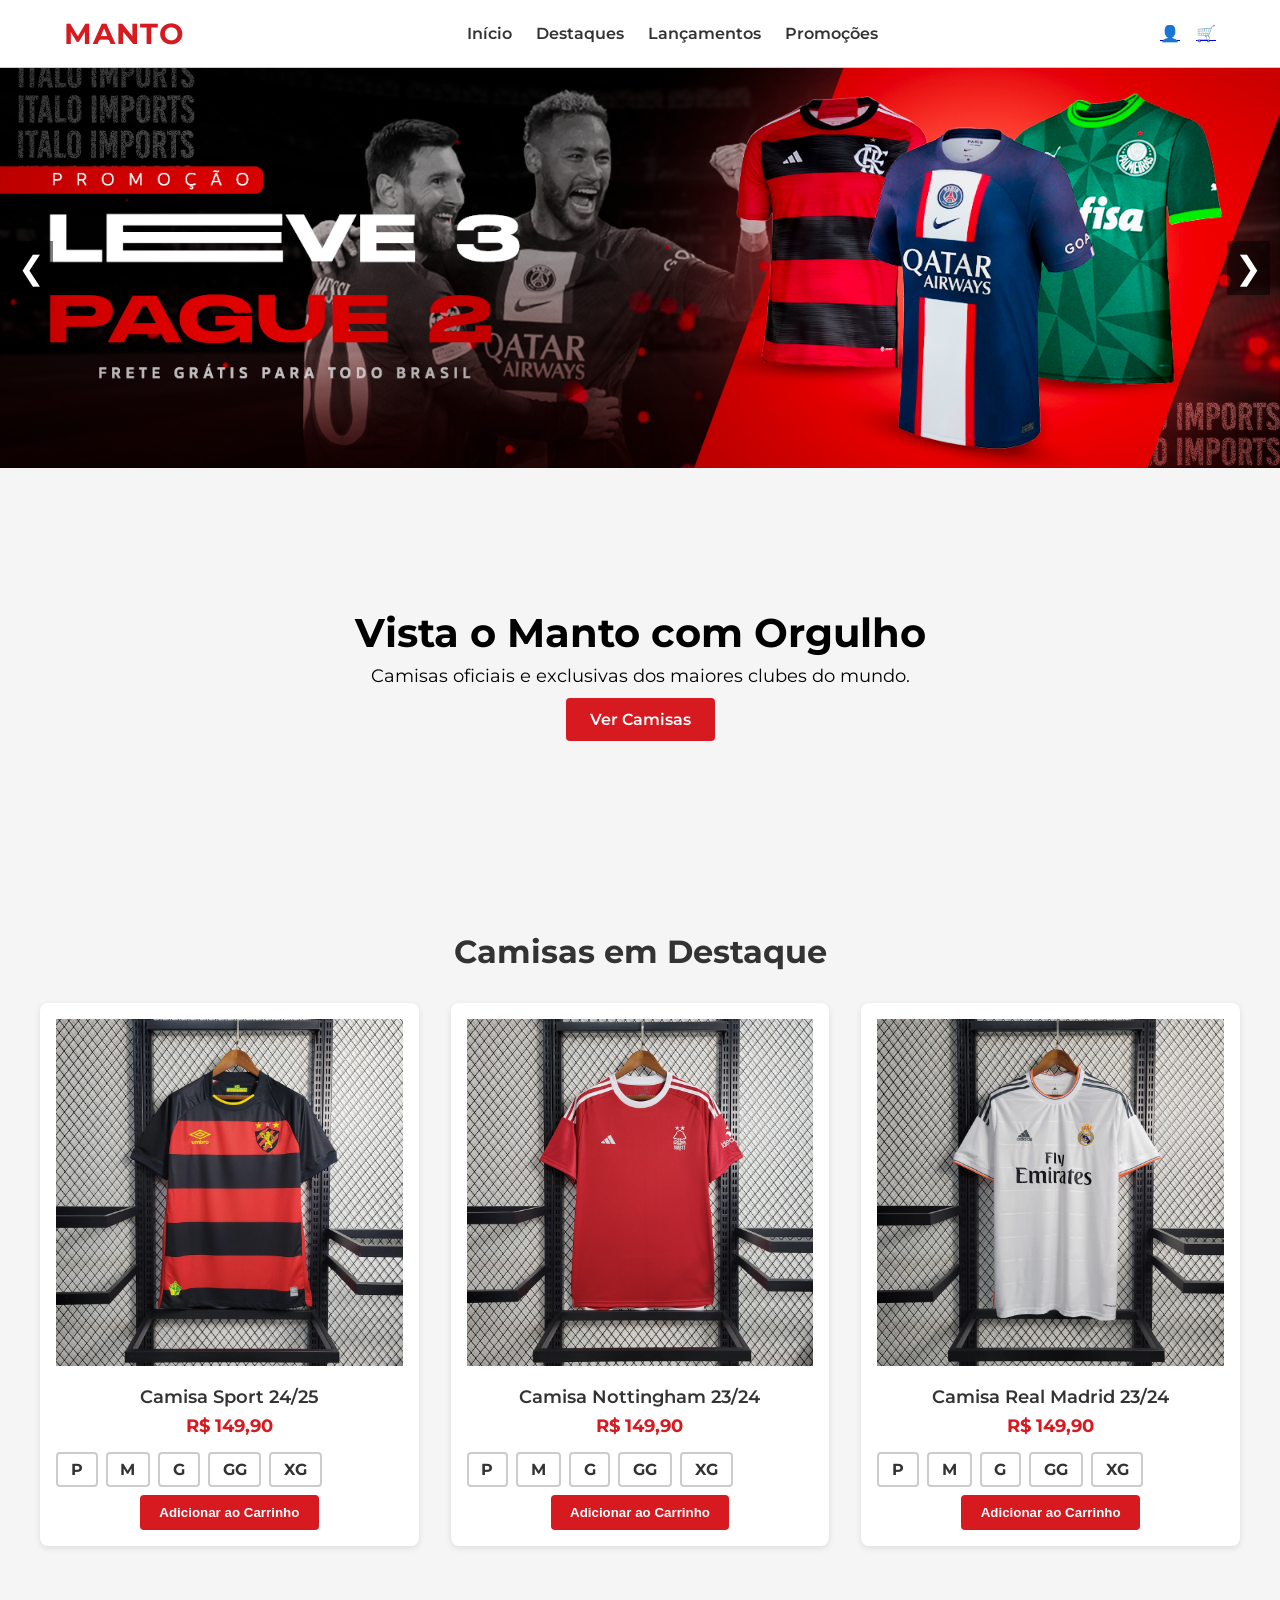
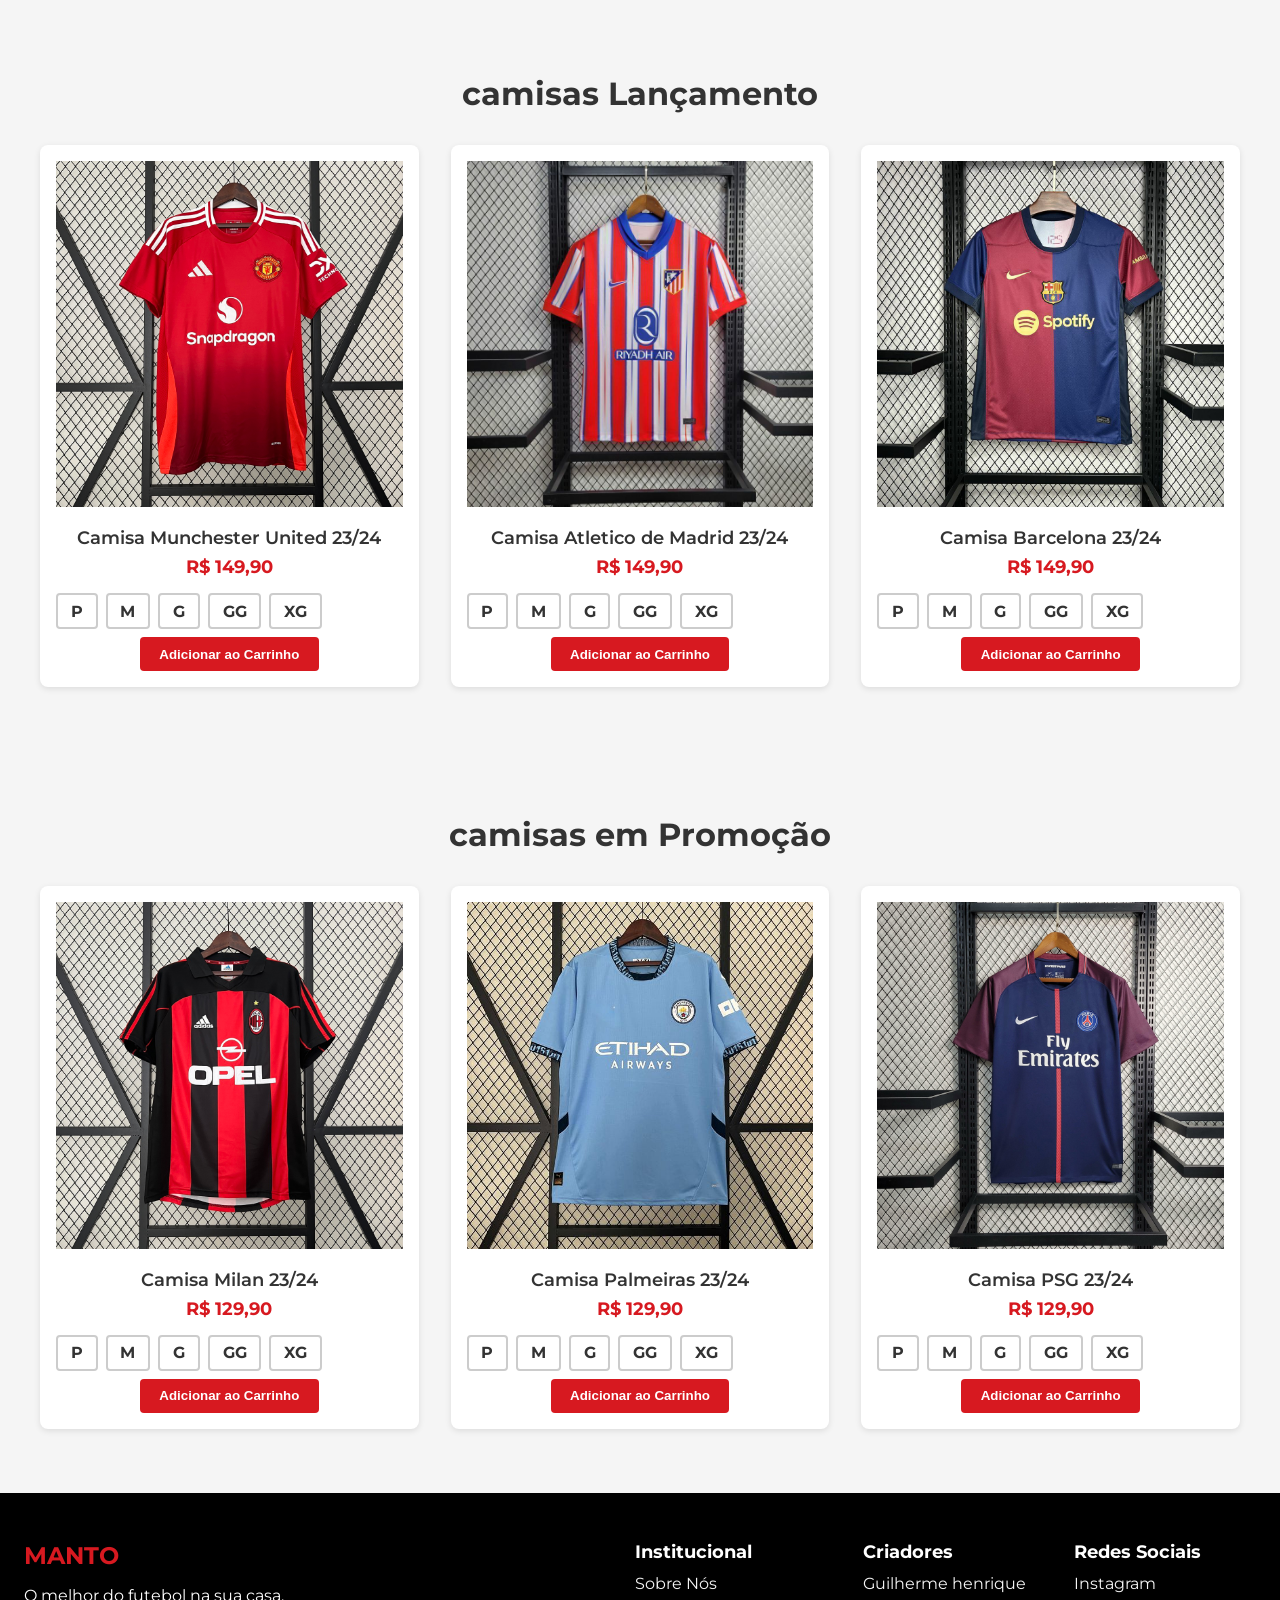
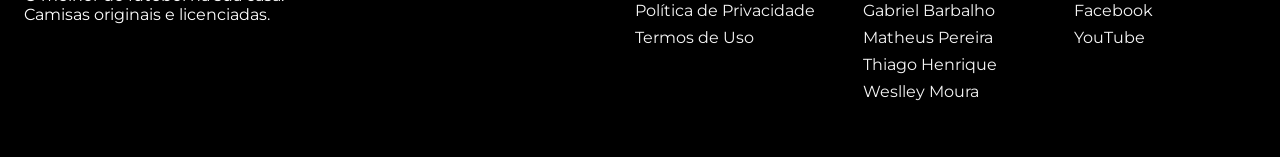
==== index.html @ 441de65c "Add files via upload" ====
<!DOCTYPE html>
<html lang="pt-br">
<head>
  <meta charset="UTF-8" />
  <meta name="viewport" content="width=device-width, initial-scale=1.0" />
  <title>Manto | Loja de Camisas de Futebol</title>
  <link rel="stylesheet" href="styles.css" />
  <link rel="preconnect" href="https://fonts.googleapis.com" />
  <link rel="preconnect" href="https://fonts.gstatic.com" crossorigin />
  <link href="https://fonts.googleapis.com/css2?family=Montserrat:wght@400;600;700&display=swap" rel="stylesheet" />
</head>
<body>
  <!-- Header / Topo -->
  <header class="header">
    <div class="container">
      <div class="logo">MANTO</div>
      <nav class="navbar">
        <ul class="nav-list">
          <li><a href="#">Início</a></li>
          <li><a href="#produtos">Destaques</a></li>
          <li><a href="#shop">Lançamentos</a></li>
          <li><a href="#Promoção">Promoções</a></li>
        </ul>
      </nav>
      <div class="icons">
        <a href="cadastro.html" class="icon-link" title="Conta">👤</a>
        <a href="carrinho.html" class="icon-link" title="Carrinho">🛒</a>
      </div>
    </header>
  
      
      
  </header>

  <section class="carrossel">
    <div class="slides">
      <div class="slide active">
        <img src="banner1.png" alt="Lançamentos" />
        <div class="slide-texto">
          <h2></h2>
          <p></p>
        </div>
      </div>
      <div class="slide">
        <img src="banner2.png" alt="Coleção Brasileira" />
        <div class="slide-texto">
          <h2>Coleção Brasileira</h2>
          <p>Vista o verde e amarelo com orgulho!</p>
        </div>
      </div>
      <div class="slide">
        <img src="banner3.png" alt="Ofertas Exclusivas" />
        <div class="slide-texto">
          <h2>Ofertas Exclusivas</h2>
          <p>Descontos imperdíveis para você colecionar mantos!</p>
        </div>
      </div>
    </div>
  
    <button class="btn-nav anterior">&#10094;</button>
    <button class="btn-nav proximo">&#10095;</button>
  </section>
  

  <!-- Banner Principal -->
  <section class="hero-banner">
    <div class="hero-content">
      <h1>Vista o Manto com Orgulho</h1>
      <p>Camisas oficiais e exclusivas dos maiores clubes do mundo.</p>
      <a href="#produtos" class="btn-primary">Ver Camisas</a>
    </div>
  </section>

  <!-- Seção de Produtos -->
  <section class="produtos" id="produtos"> 
    <div class="container">
      <h2>Camisas em Destaque</h2>
      <div class="grid-produtos">
        <!-- Produto 1 -->
        <div class="card-produto">
          <img src="new1.jpeg" alt="Camisa Flamengo 23/24">
          <h3>Camisa Sport 24/25</h3>
          <p class="preco">R$ 149,90</p>
          <div class="tamanhos">
            <span class="tamanho">P</span>
            <span class="tamanho">M</span>
            <span class="tamanho">G</span>
            <span class="tamanho">GG</span>
            <span class="tamanho">XG</span>
        </div>
          <button class="btn-adicionar">Adicionar ao Carrinho</button>
        </div>
        <!-- Produto 2 -->
        <div class="card-produto">
          <img src="new2.jpg" alt="Camisa Palmeiras 23/24">
          <h3>Camisa Nottingham 23/24</h3>
          <p class="preco">R$ 149,90</p>
          <div class="tamanhos">
            <span class="tamanho">P</span>
            <span class="tamanho">M</span>
            <span class="tamanho">G</span>
            <span class="tamanho">GG</span>
            <span class="tamanho">XG</span>
        </div>
          <button class="btn-adicionar">Adicionar ao Carrinho</button>
        </div>
        <!-- Produto 3 -->
        <div class="card-produto">
          <img src="new3.jpg" alt="Camisa PSG 23/24">
          <h3>Camisa Real Madrid 23/24</h3>
          <p class="preco">R$ 149,90</p>
          <div class="tamanhos">
            <span class="tamanho">P</span>
            <span class="tamanho">M</span>
            <span class="tamanho">G</span>
            <span class="tamanho">GG</span>
            <span class="tamanho">XG</span>
        </div>
          <button class="btn-adicionar">Adicionar ao Carrinho</button>
        </div>
        

        <!-- Adicione mais produtos aqui -->
      </div>
    </div>
  </section>

  <section class="produtos" id="shop">
    <div class="container">
      <h2>camisas Lançamento</h2>
      <div class="grid-produtos">
        <!-- Produto 1 -->
        <div class="card-produto">
          <img src="shop1.jpeg" alt="Camisa Flamengo 23/24">
          <h3>Camisa Munchester United 23/24</h3>
          <p class="preco">R$ 149,90</p>
            <!-- Bloco dos tamanhos AQUI -->
        <div class="tamanhos">
            <span class="tamanho">P</span>
            <span class="tamanho">M</span>
            <span class="tamanho">G</span>
            <span class="tamanho">GG</span>
            <span class="tamanho">XG</span>
        </div>  
        <button class="btn-adicionar">Adicionar ao Carrinho</button>
        </div>
        <!-- Produto 2 -->
        <div class="card-produto">
          <img src="shop2.jpeg" alt="Camisa Palmeiras 23/24">
          <h3>Camisa Atletico de Madrid 23/24</h3>
          <p class="preco">R$ 149,90</p>
          <div class="tamanhos">
            <span class="tamanho">P</span>
            <span class="tamanho">M</span>
            <span class="tamanho">G</span>
            <span class="tamanho">GG</span>
            <span class="tamanho">XG</span>
        </div>
          <button class="btn-adicionar">Adicionar ao Carrinho</button>
        </div>
        <!-- Produto 3 -->
        <div class="card-produto">
          <img src="shop3.jpg" alt="Camisa PSG 23/24">
          <h3>Camisa Barcelona 23/24</h3>
          <p class="preco">R$ 149,90</p>
          <div class="tamanhos">
            <span class="tamanho">P</span>
            <span class="tamanho">M</span>
            <span class="tamanho">G</span>
            <span class="tamanho">GG</span>
            <span class="tamanho">XG</span>
        </div>
          <button class="btn-adicionar">Adicionar ao Carrinho</button>
        </div>
        <!-- Adicione mais produtos aqui -->
      </div>
    </div>
  </section>
  <section class="produtos" id="Promoção">
    <div class="container">
      <h2>camisas em Promoção</h2>
      <div class="grid-produtos">
        <!-- Produto 1 -->
        <div class="card-produto">
          <img src="camisa milan.jpeg" alt="Camisa Flamengo 23/24">
          <h3>Camisa Milan 23/24</h3>
          <p class="preco">R$ 129,90</p>
            <!-- Bloco dos tamanhos AQUI -->
        <div class="tamanhos">
            <span class="tamanho">P</span>
            <span class="tamanho">M</span>
            <span class="tamanho">G</span>
            <span class="tamanho">GG</span>
            <span class="tamanho">XG</span>
        </div>  
        <button class="btn-adicionar">Adicionar ao Carrinho</button>
        </div>
        <!-- Produto 2 -->
        <div class="card-produto">
          <img src="MUNCHESTER CITY.jpg" alt="Camisa Palmeiras 23/24">
          <h3>Camisa Palmeiras 23/24</h3>
          <p class="preco">R$ 129,90</p>
          <div class="tamanhos">
            <span class="tamanho">P</span>
            <span class="tamanho">M</span>
            <span class="tamanho">G</span>
            <span class="tamanho">GG</span>
            <span class="tamanho">XG</span>
        </div>
          <button class="btn-adicionar">Adicionar ao Carrinho</button>
        </div>
        <!-- Produto 3 -->
        <div class="card-produto">
          <img src="CAMISA PSG.jpeg" alt="Camisa PSG 23/24">
          <h3>Camisa PSG 23/24</h3>
          <p class="preco">R$ 129,90</p>
          <div class="tamanhos">
            <span class="tamanho">P</span>
            <span class="tamanho">M</span>
            <span class="tamanho">G</span>
            <span class="tamanho">GG</span>
            <span class="tamanho">XG</span>
        </div>
          <button class="btn-adicionar">Adicionar ao Carrinho</button>
        </div>
        
        
        <!-- Adicione mais produtos aqui -->
      </div>
    </div>
  </section>

  <!-- Rodapé -->
  <footer class="footer">
    <div class="container">
      <div class="footer-info">
        <div class="logo-footer">MANTO</div>
        <p>O melhor do futebol na sua casa. </br>Camisas originais e licenciadas.</p>
      </div>
      <div class="footer-links">
        <div>
          <h4>Institucional</h4>
          <ul>
            <li><a href="#">Sobre Nós</a></li>
            <li><a href="#">Política de Privacidade</a></li>
            <li><a href="#">Termos de Uso</a></li>
          </ul>
        </div>
        <div>
          <h4>Criadores</h4>
          <ul>
            <li><a href="#">Guilherme henrique</a></li>
            <li><a href="#">Gabriel Barbalho</a></li>
            <li><a href="#">Matheus Pereira</a></li>
            <li><a href="#">Thiago Henrique</a></li>
            <li><a href="#">Weslley Moura</a></li>
          </ul>
        </div>
        <div>
          <h4>Redes Sociais</h4>
          <ul>
            <li><a href="#">Instagram</a></li>
            <li><a href="#">Facebook</a></li>
            <li><a href="#">YouTube</a></li>
          </ul>
        </div>
      </div>
    </div>
  </footer>
  <script src="script.js"></script>
</body>
</html>
<script>
  document.addEventListener('DOMContentLoaded', () => {
    const botoes = document.querySelectorAll('.btn-adicionar');
  
    botoes.forEach((botao) => {
      botao.addEventListener('click', () => {
        const card = botao.closest('.card-produto');
        const nome = card.querySelector('h3').textContent;
        const preco = card.querySelector('.preco').textContent;
        const imagem = card.querySelector('img').src;
  
        const produto = { nome, preco, imagem };
  
        // Recupera o carrinho atual ou inicia um novo
        const carrinho = JSON.parse(localStorage.getItem('carrinho')) || [];
  
        // Adiciona o novo produto
        carrinho.push(produto);
  
        // Salva de volta no localStorage
        localStorage.setItem('carrinho', JSON.stringify(carrinho));
  
        // Redireciona para a página do carrinho
        window.location.href = 'carrinho.html';
      });
    });
  });
  </script>
---- styles.css ----
/* Importando fonte parecida com a da Centauro */
@import url('https://fonts.googleapis.com/css2?family=Montserrat:wght@400;600;700&display=swap');

:root {
  --vermelho: #d71920;
  --cinza-claro: #f5f5f5;
  --cinza-medio: #ccc;
  --cinza-escuro: #333;
  --preto: #000;
  --branco: #fff;
}

* {
  margin: 0;
  padding: 0;
  box-sizing: border-box;
}

body {
  font-family: 'Montserrat', sans-serif;
  background-color: var(--cinza-claro);
  color: var(--cinza-escuro);
}

/* Header */
.header {
  background-color: var(--branco);
  border-bottom: 1px solid var(--cinza-medio);
  padding: 1rem 0;
}

.header .container {
  max-width: 1200px;
  margin: 0 auto;
  padding: 0 1.5rem;
  display: flex;
  justify-content: space-between;
  align-items: center;
}

.logo {
  font-size: 1.8rem;
  font-weight: 700;
  color: var(--vermelho);
  letter-spacing: 1px;
}

.navbar .nav-list {
  display: flex;
  gap: 1.5rem;
  list-style: none;
}

.navbar .nav-list a {
  text-decoration: none;
  color: var(--cinza-escuro);
  font-weight: 600;
  transition: color 0.2s ease-in-out;
}

.navbar .nav-list a:hover {
  color: var(--vermelho);
}

.icons {
    display: flex;
    align-items: center;
    gap: 1rem;
  }
  
  .icons a.icon {
    position: relative;
    display: flex;
    align-items: center;
    justify-content: center;
    width: 32px;
    height: 32px;
    transition: transform 0.2s;
  }
  
  .icons a.icon:hover svg {
    stroke: var(--vermelho);
    transform: scale(1.1);
  }
  
  .icons svg {
    width: 24px;
    height: 24px;
  }
  

/* Banner principal */
.hero-banner {

  height: 400px;
  display: flex;
  align-items: center;
  justify-content: center;
  text-align: center;
  color: var(--preto);
}

.hero-content h1 {
  font-size: 2.5rem;
  font-weight: 700;
  margin-bottom: 0.5rem;
}

.hero-content p {
  font-size: 1.1rem;
  margin-bottom: 1.5rem;
}

.btn-primary {
  background-color: var(--vermelho);
  color: var(--branco);
  padding: 0.75rem 1.5rem;
  border: none;
  border-radius: 4px;
  font-weight: 600;
  cursor: pointer;
  text-decoration: none;
  transition: background-color 0.3s ease;
}

.btn-primary:hover {
  background-color: #b7171e;
}

/* Produtos */
.produtos {
  padding: 4rem 1.5rem;
  background-color: var(--cinza-claro);
}

.produtos h2 {
  text-align: center;
  font-size: 2rem;
  font-weight: 700;
  margin-bottom: 2rem;
  color: var(--cinza-escuro);
}

.grid-produtos {
  max-width: 1200px;
  margin: 0 auto;
  display: grid;
  grid-template-columns: repeat(auto-fit, minmax(250px, 1fr));
  gap: 2rem;
}

.card-produto {
  background-color: var(--branco);
  border-radius: 8px;
  overflow: hidden;
  box-shadow: 0 2px 6px rgba(0,0,0,0.1);
  text-align: center;
  padding: 1rem;
  transition: transform 0.3s ease;
}

.card-produto:hover {
  transform: translateY(-5px);
}

.card-produto img {
  max-width: 100%;
  height: auto;
  margin-bottom: 1rem;
}

.card-produto h3 {
  font-size: 1.1rem;
  font-weight: 600;
  margin-bottom: 0.5rem;
}

.preco {
  color: var(--vermelho);
  font-size: 1.1rem;
  font-weight: 700;
  margin-bottom: 1rem;
}

.btn-adicionar {
  background-color: var(--vermelho);
  color: var(--branco);
  border: none;
  padding: 0.6rem 1.2rem;
  font-weight: 600;
  border-radius: 4px;
  cursor: pointer;
  transition: background-color 0.3s ease;
}

.btn-adicionar:hover {
  background-color: #b7171e;
}

/* Rodapé */
.footer {
  background-color: var(--preto);
  color: var(--branco);
  padding: 3rem 1.5rem;
}

.footer .container {
  max-width: 1500px;
  margin: 0 auto;
  display: flex;
  flex-wrap: wrap;
  justify-content: space-between;
}

.footer-info {
  flex: 1 1 300px;
  margin-bottom: 2rem;
}

.logo-footer {
  font-size: 1.5rem;
  font-weight: 700;
  color: var(--vermelho);
  margin-bottom: 1rem;
}

.footer-links {
  display: flex;
  gap: 3rem;
  flex: 2;
  flex-wrap: wrap;
}

.footer-links div h4 {
  font-size: 1.1rem;
  margin-bottom: 0.75rem;
  color: var(--branco);
}

.footer-links ul {
  list-style: none;
  padding: 0;
}

.footer-links ul li {
  margin-bottom: 0.5rem;
}

.footer-links ul li a {
  text-decoration: none;
  color: var(--cinza-claro);
  transition: color 0.2s ease;
}

.footer-links ul li a:hover {
  color: var(--vermelho);
}

/* Responsivo */
@media (max-width: 768px) {
  .header .container,
  .footer .container {
    flex-direction: column;
    align-items: center;
    text-align: center;
  }

  .navbar .nav-list {
    flex-direction: column;
    gap: 1rem;
  }

  .icons {
    margin-top: 1rem;
  }

  .footer-links {
    flex-direction: column;
    gap: 2rem;
  }
}
.contador-carrinho {
    position: absolute;
    top: -1px; /* Ajuste a posição vertical */
    right: right; /* Ajuste a posição horizontal */
    background-color: var(--vermelho);
    color: var(--branco);
    font-size: 0.75rem; /* Ajuste o tamanho da fonte */
    font-weight: 700;
    border-radius: 50%;
    padding: 3px 6px; /* Ajuste o tamanho do contador */
    min-width: 18px; /* Defina o tamanho mínimo */
    height: 20px; /* Defina o tamanho fixo */
    display: flex;
    align-items: center;
    justify-content: center;
    line-height: 5px;
    box-shadow: 0 0 0 2px var(--branco); /* Caixa ao redor */
  }
  
  /* Exemplo de ajuste para a posição inferior esquerda (exemplo de outra posição) */
  .contador-carrinho-inferior {
    top: auto; /* Remover o ajuste de top */
    bottom: -6px; /* Ajusta a posição na parte inferior */
    left: -6px
; /* Ajuste a posição horizontal */
  }
  
  /* Ajuste do ícone do carrinho */
  .icone-carrinho {
    position: relative; /* Faz o contador ser posicionado em relação ao ícone */
  }
  
  .carrossel {
    position: relative;
    overflow: hidden;
    width: 100%;
    height: 400px;
  }
  
  .slides {
    display: flex;
    transition: transform 0.5s ease-in-out;
    height: 100%;
  }
  
  .slide {
    min-width: 100%;
    height: 100%;
    position: relative;
    display: none;
  }
  
  .slide.active {
    display: block;
  }
  
  .slide img {
    width: 100%;
    height: 100%;
    object-fit: cover;
  }
  
  .slide-texto {
    position: absolute;
    bottom: 2rem;
    left: 2rem;
    color: white;
    text-shadow: 0 2px 8px rgba(0, 0, 0, 0.8);
  }
  
  .slide-texto h2 {
    font-size: 2rem;
    margin-bottom: 0.5rem;
  }
  
  .slide-texto p {
    font-size: 1.2rem;
  }
  
  .btn-nav {
    position: absolute;
    top: 50%;
    transform: translateY(-50%);
    background-color: rgba(0,0,0,0.5);
    border: none;
    color: white;
    font-size: 2rem;
    padding: 0.5rem;
    cursor: pointer;
    z-index: 10;
  }
  
  .btn-nav.anterior {
    left: 10px;
  }
  
  .btn-nav.proximo {
    right: 10px;
  }
  
  @media (max-width: 768px) {
    .slide-texto h2 {
      font-size: 1.5rem;
    }
    .slide-texto p {
      font-size: 1rem;
    }
  }
  /* === TAMANHOS DAS CAMISAS === */
.tamanhos {
    display: flex;
    gap: 0.5rem;
    margin: 0.5rem 0;
    flex-wrap: wrap;
  }
  
  .tamanho {
    padding: 0.4rem 0.8rem;
    border: 2px solid #ccc;
    border-radius: 4px;
    cursor: pointer;
    font-weight: bold;
    transition: all 0.2s ease;
    user-select: none;
  }
  
  .tamanho:hover {
    border-color: var(--vermelho);
    color: var(--vermelho);
  }
  
  .tamanho.selecionado {
    background-color: var(--vermelho);
    color: white;
    border-color: var(--vermelho);
  }
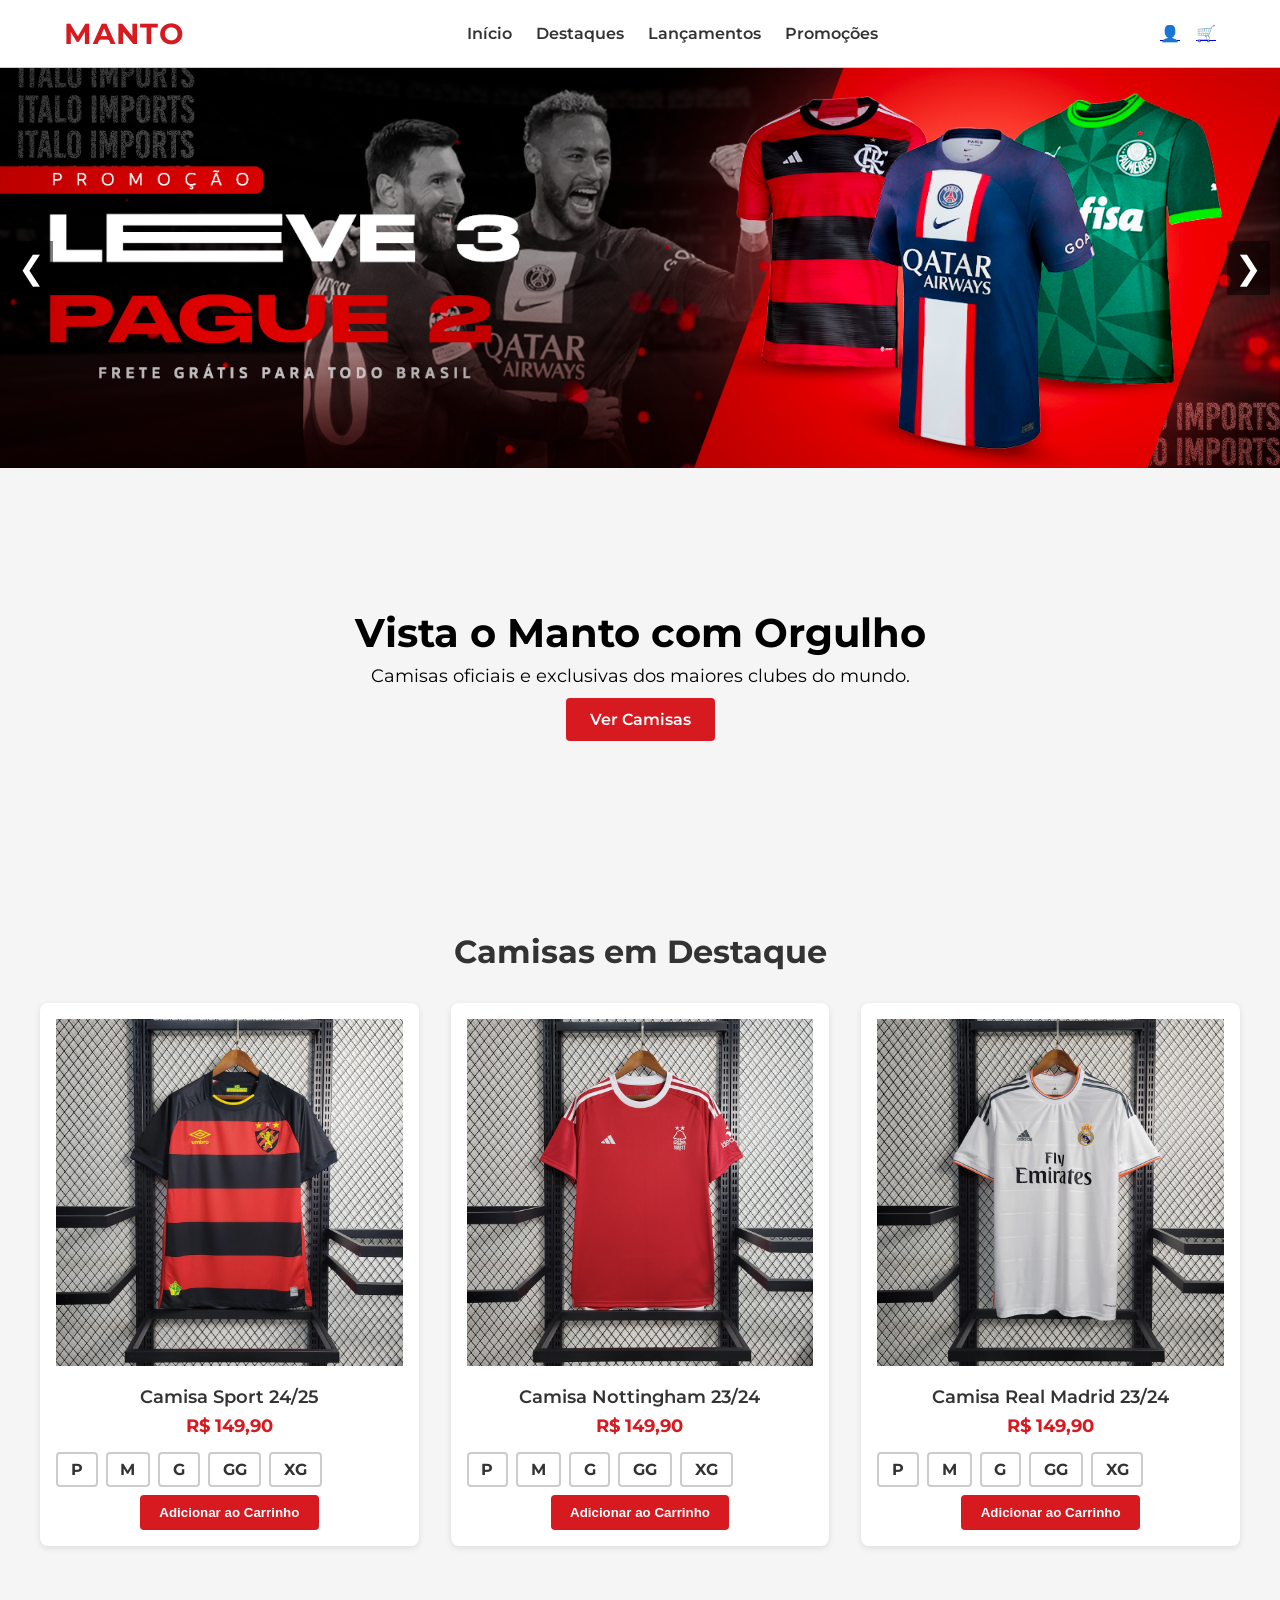
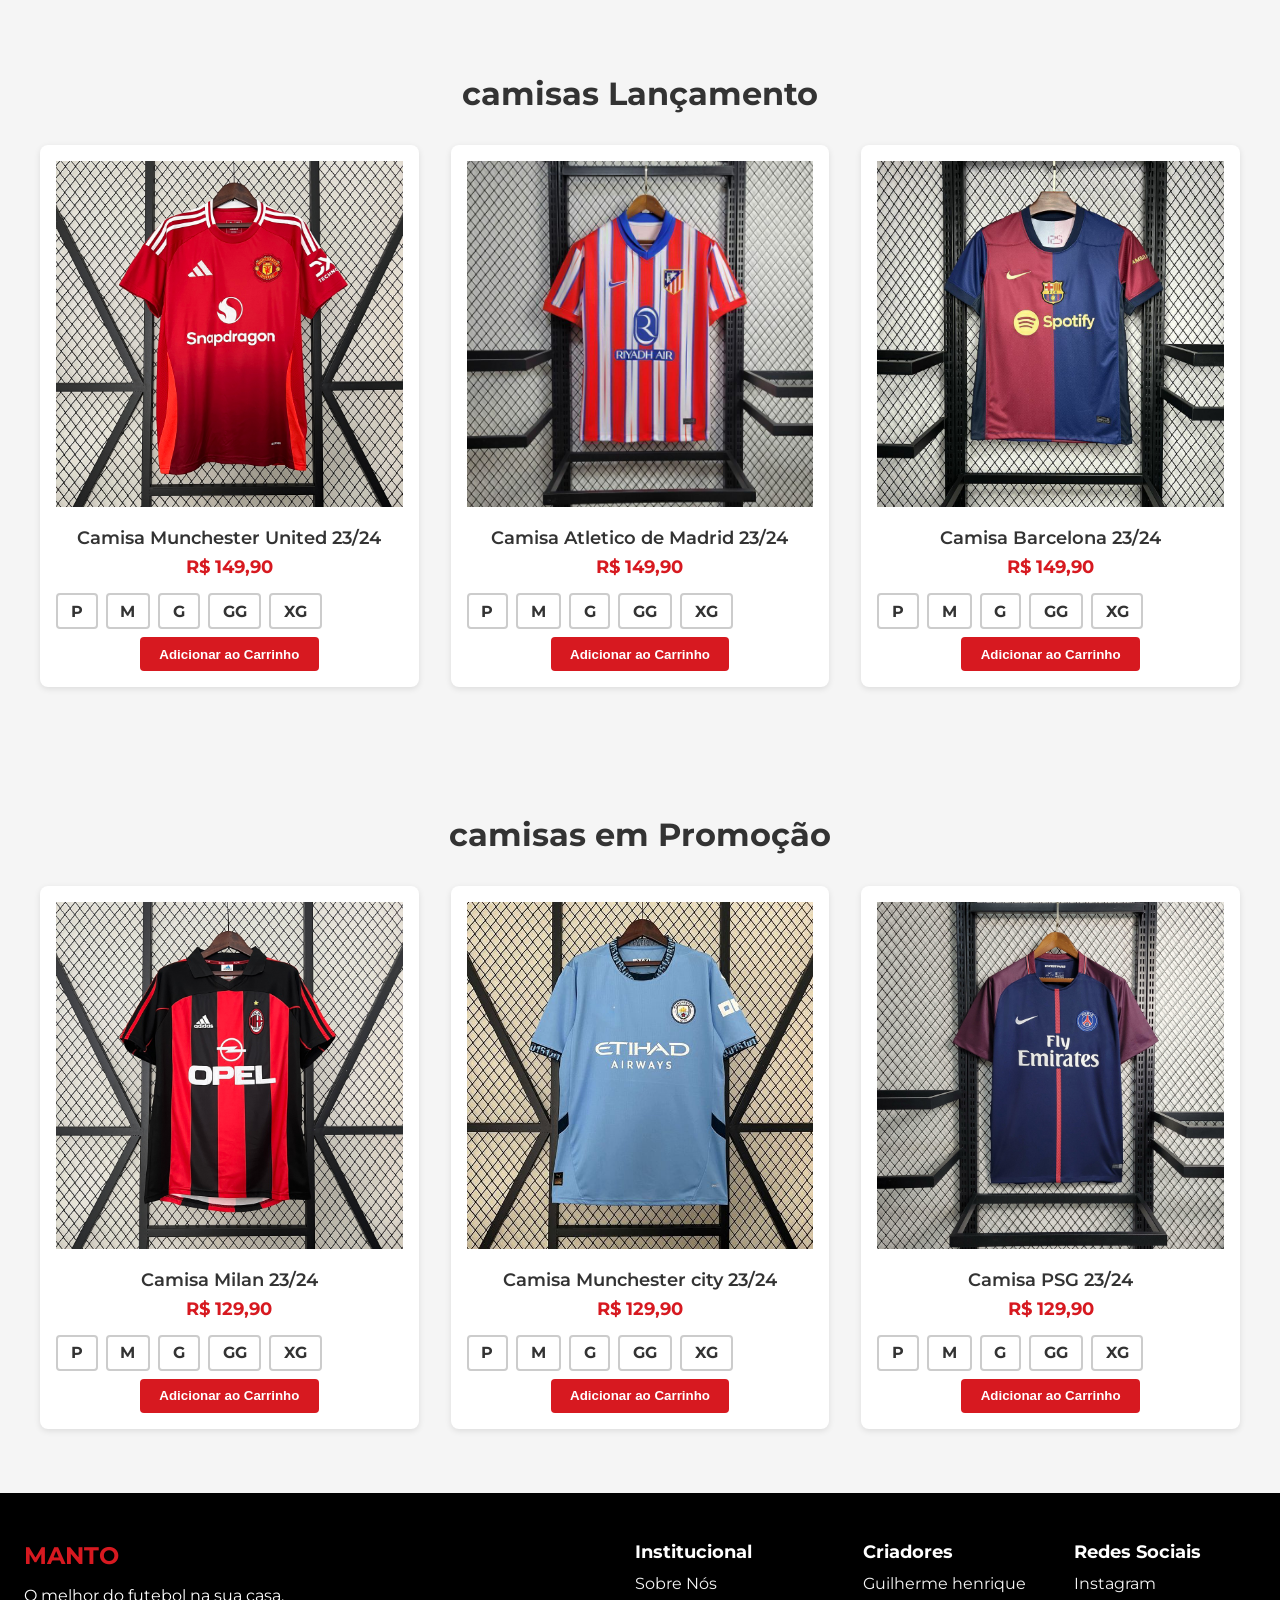
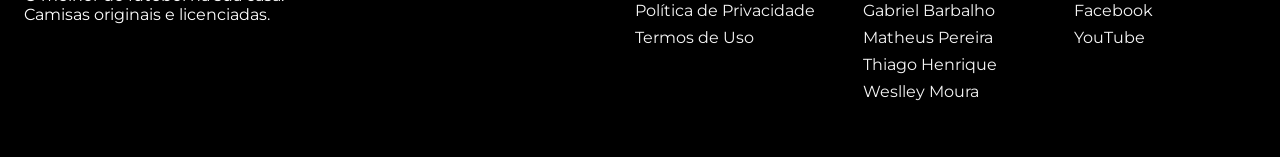
==== commit 9899d7a9: "Atualizar o index.html" ====
--- a/index.html
+++ b/index.html
@@ -198,7 +198,7 @@
         <!-- Produto 2 -->
         <div class="card-produto">
           <img src="MUNCHESTER CITY.jpg" alt="Camisa Palmeiras 23/24">
-          <h3>Camisa Palmeiras 23/24</h3>
+          <h3>Camisa Munchester city 23/24</h3>
           <p class="preco">R$ 129,90</p>
           <div class="tamanhos">
             <span class="tamanho">P</span>
